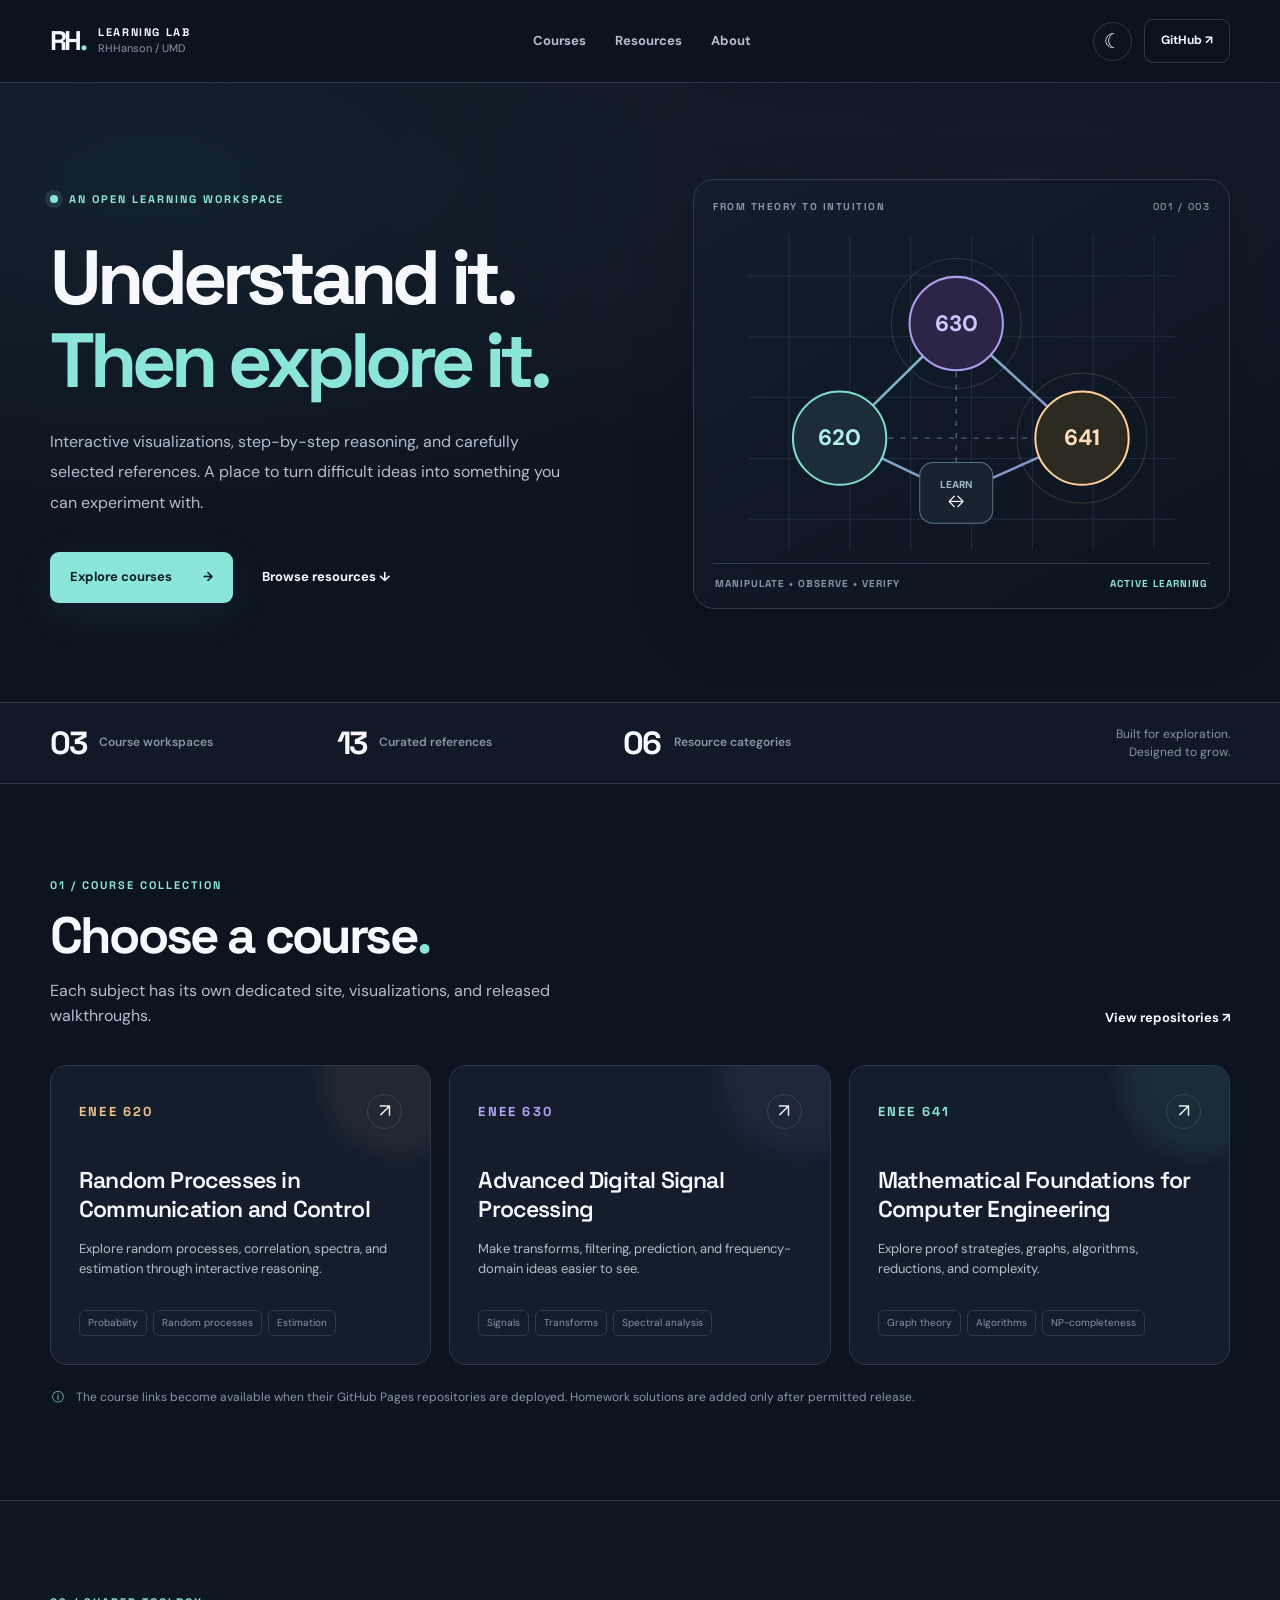
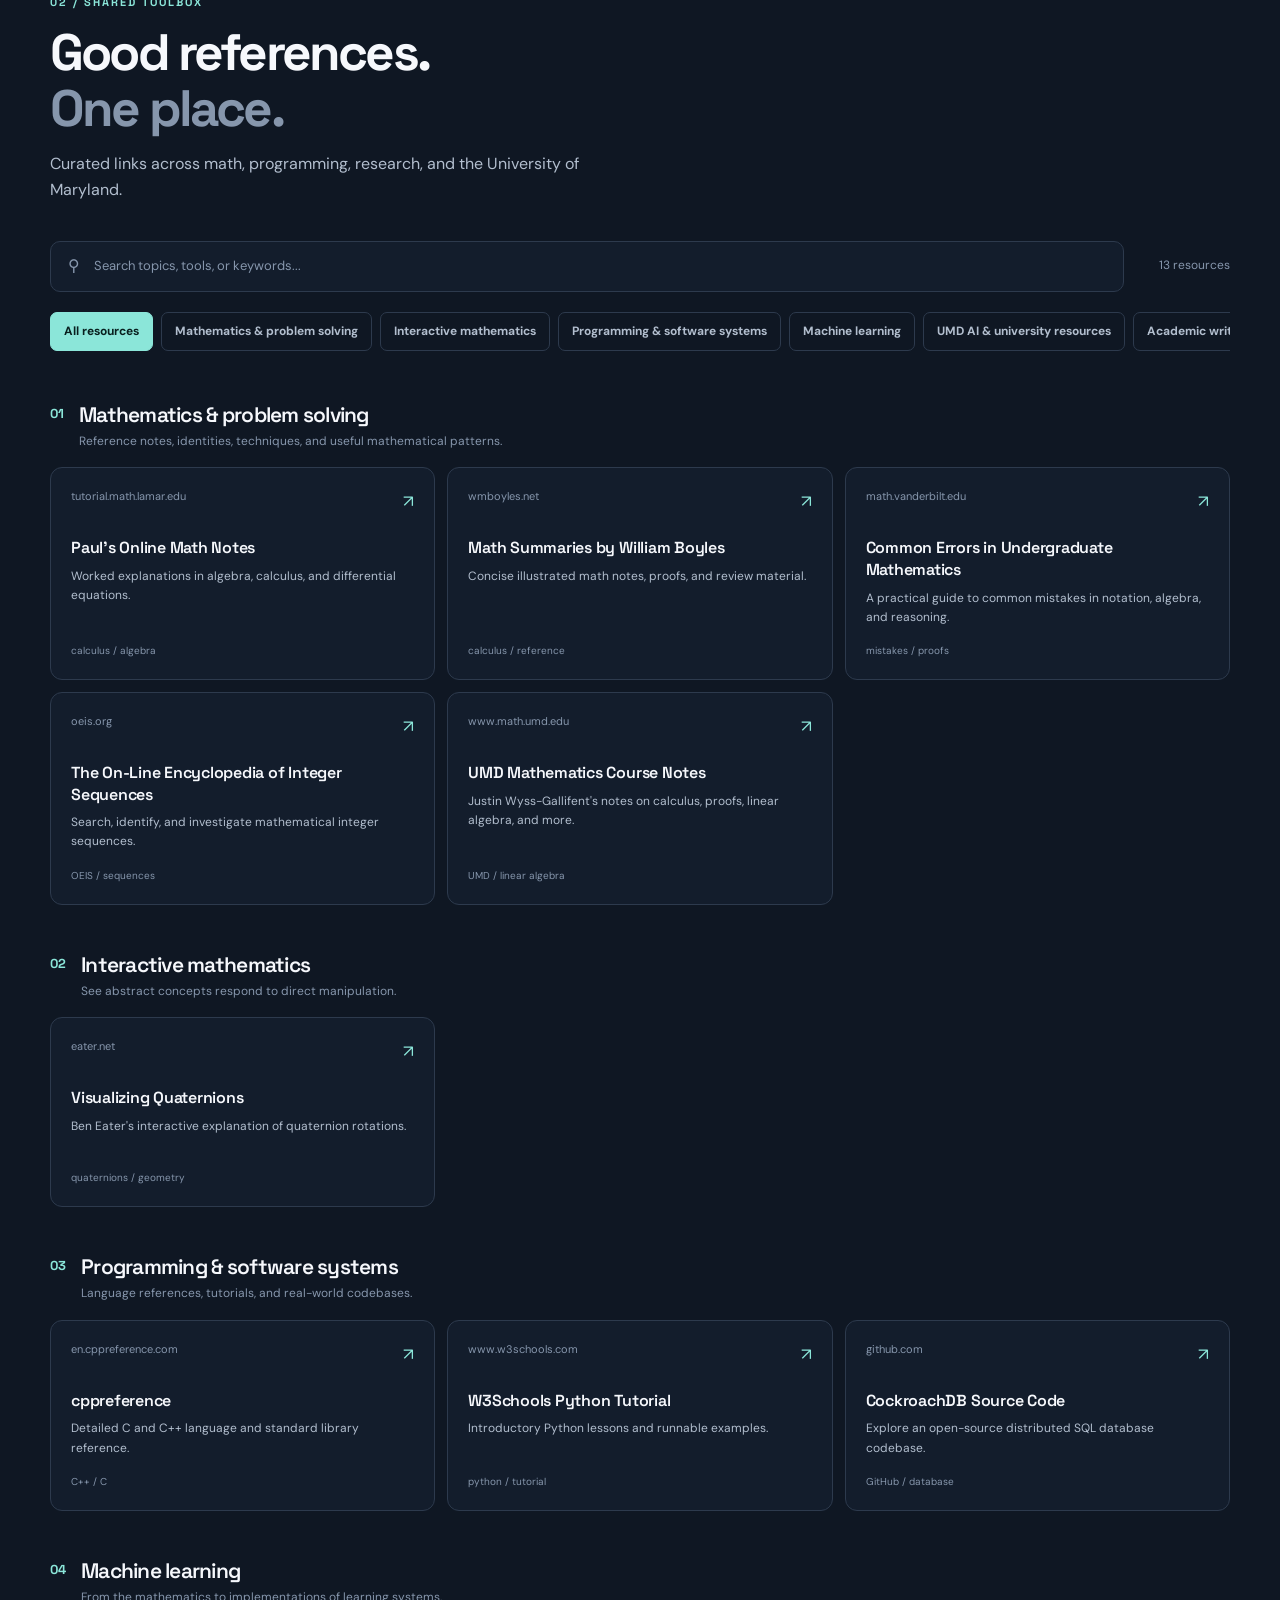
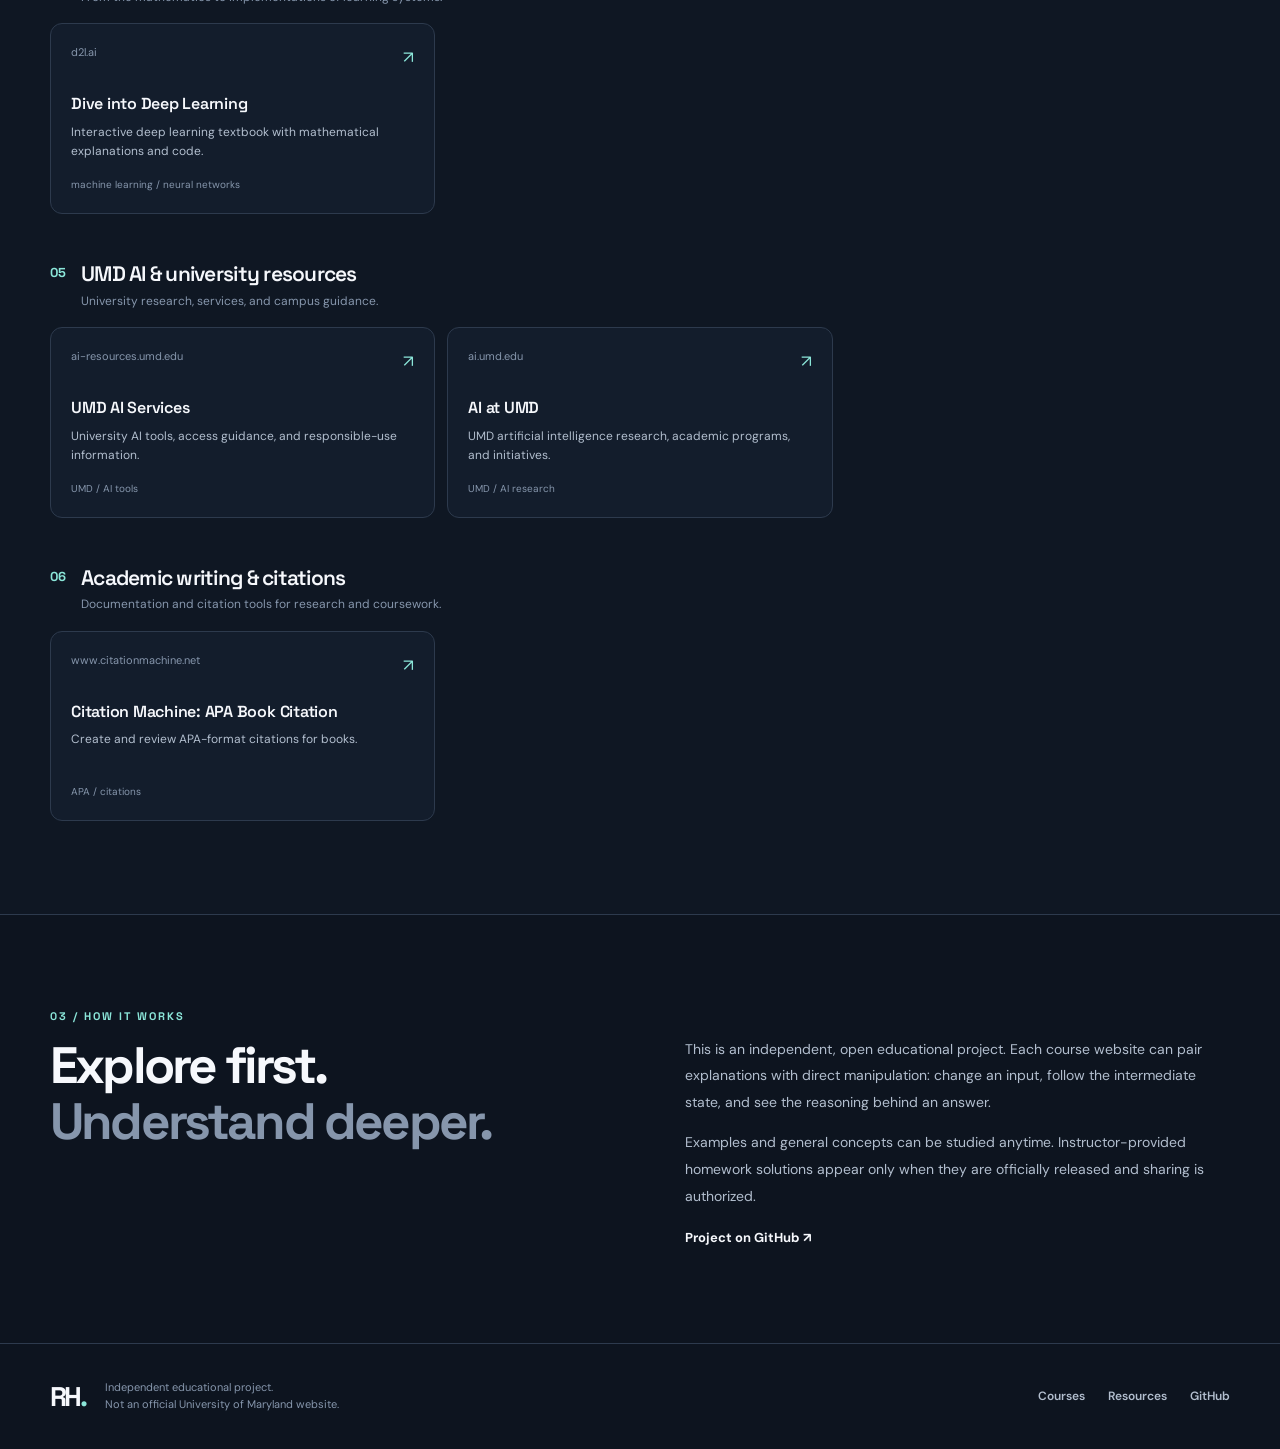
==== site/index.html @ 8000ea2a "Initial project setup" ====
<!doctype html>
<html lang="en" data-theme="dark">
<head>
 <meta charset="utf-8"><meta name="viewport" content="width=device-width, initial-scale=1">
 <title>Learning Lab | RHHanson-UMD</title>
 <meta name="description" content="Interactive course visualizations, math and engineering explanations, and curated academic resources for UMD courses.">
 <link rel="icon" href="./assets/favicon.svg" type="image/svg+xml">
 <link rel="stylesheet" href="./assets/styles.css">
 <script src="./assets/app.js" defer></script>
</head>
<body>
 <a class="skip-link" href="#main">Skip to content</a>
 <header class="site-header"><div class="container nav-row">
   <a class="brand" href="./" aria-label="Learning Lab home"><span class="brand-mark">RH<span>.</span></span><span class="brand-label"><strong>LEARNING LAB</strong><small>RHHanson / UMD</small></span></a>
   <nav class="site-nav" aria-label="Primary"><a href="#courses">Courses</a><a href="#resources">Resources</a><a href="#about">About</a></nav>
   <div class="nav-actions"><button class="theme-button" id="theme-toggle" aria-label="Toggle light and dark theme" title="Toggle theme">&#9790;</button><a class="nav-github" href="https://github.com/RHHanson-UMD" target="_blank" rel="noopener noreferrer">GitHub <span aria-hidden="true">&nearr;</span></a></div>
 </div></header>
 <main id="main">
 <section class="hero"><div class="container hero-grid">
  <div class="hero-copy"><div class="eyebrow"><span class="eyebrow-dot"></span> AN OPEN LEARNING WORKSPACE</div>
   <h1>Understand it.<br><em>Then explore it.</em></h1>
   <p>Interactive visualizations, step-by-step reasoning, and carefully selected references. A place to turn difficult ideas into something you can experiment with.</p>
   <div class="hero-actions"><a class="primary-button" href="#courses">Explore courses <span aria-hidden="true">&rarr;</span></a><a class="text-link" href="#resources">Browse resources <span aria-hidden="true">&darr;</span></a></div>
  </div>
  <div class="hero-art" aria-hidden="true"><div class="art-kicker">FROM THEORY TO INTUITION <span>001 / 003</span></div>
    <svg viewBox="0 0 460 350" role="img" aria-label="Stylized nodes linking mathematics, signal processing, and algorithms">
      <defs><linearGradient id="mLine" x1="0" y1="0" x2="1" y2="1"><stop stop-color="#79ded0"/><stop offset="1" stop-color="#9a91e8"/></linearGradient></defs>
      <g stroke="#27354b" stroke-width="1" opacity=".7"><path d="M20 60H440M20 120H440M20 180H440M20 240H440M20 300H440"/><path d="M60 20V330M120 20V330M180 20V330M240 20V330M300 20V330M360 20V330M420 20V330"/></g>
      <path d="M110 220L225 107L349 220L225 275Z" stroke="url(#mLine)" stroke-width="2.5" fill="none" opacity=".9"/><path d="M110 220L349 220M225 107V275" stroke="url(#mLine)" stroke-width="1.3" stroke-dasharray="5 7" fill="none" opacity=".5"/>
      <circle cx="110" cy="220" r="46" fill="#1c2c3b" stroke="#7dded1" stroke-width="2"/><text x="110" y="227" font-size="22" text-anchor="middle" fill="#b5f0e8" font-weight="700">620</text>
      <circle cx="225" cy="107" r="46" fill="#2b2648" stroke="#ad9cf0" stroke-width="2"/><text x="225" y="114" font-size="22" text-anchor="middle" fill="#d1c5ff" font-weight="700">630</text>
      <circle cx="349" cy="220" r="46" fill="#2d2a21" stroke="#ffd09a" stroke-width="2"/><text x="349" y="227" font-size="22" text-anchor="middle" fill="#ffe0b8" font-weight="700">641</text>
      <rect x="189" y="244" width="72" height="60" rx="13" fill="#182330" stroke="#5c7484"/><text x="225" y="269" text-anchor="middle" font-size="10" fill="#a5b8c8" font-weight="700">LEARN</text><text x="225" y="288" text-anchor="middle" font-size="16" fill="#ffffff">&harr;</text>
      <circle cx="225" cy="107" r="64" fill="none" stroke="#b09ffc" opacity=".18" stroke-width="1"/><circle cx="349" cy="220" r="64" fill="none" stroke="#fbc78e" opacity=".18" stroke-width="1"/>
    </svg>
    <div class="art-footer"><span>MANIPULATE &bull; OBSERVE &bull; VERIFY</span><span class="live-mark">ACTIVE LEARNING</span></div>
  </div>
 </div></section>
 <section class="metrics"><div class="container metric-row"><div><strong>03</strong><span>Course workspaces</span></div><div><strong>13</strong><span>Curated references</span></div><div><strong>06</strong><span>Resource categories</span></div><div class="metrics-aside">Built for exploration.<br>Designed to grow.</div></div></section>
 <section class="section courses-section" id="courses"><div class="container">
   <div class="section-head"><div><div class="section-label">01 / COURSE COLLECTION</div><h2>Choose a course<span class="period">.</span></h2><p>Each subject has its own dedicated site, visualizations, and released walkthroughs.</p></div><a class="small-link" href="https://github.com/RHHanson-UMD" target="_blank" rel="noopener noreferrer">View repositories &nearr;</a></div>
   <div class="courses-grid"><!-- COURSES_BEGIN -->
<a class="course-card amber" href="https://rhhanson-umd.github.io/ENEE-620/" aria-label="Open ENEE-620 site"><div class="course-card-top"><span class="course-number">ENEE 620</span><span class="course-arrow" aria-hidden="true">&nearr;</span></div><h3>Random Processes in Communication and Control</h3><p>Explore random processes, correlation, spectra, and estimation through interactive reasoning.</p><div class="course-tags"><span class="course-tag">Probability</span><span class="course-tag">Random processes</span><span class="course-tag">Estimation</span></div></a>
<a class="course-card violet" href="https://rhhanson-umd.github.io/ENEE-630/" aria-label="Open ENEE-630 site"><div class="course-card-top"><span class="course-number">ENEE 630</span><span class="course-arrow" aria-hidden="true">&nearr;</span></div><h3>Advanced Digital Signal Processing</h3><p>Make transforms, filtering, prediction, and frequency-domain ideas easier to see.</p><div class="course-tags"><span class="course-tag">Signals</span><span class="course-tag">Transforms</span><span class="course-tag">Spectral analysis</span></div></a>
<a class="course-card mint" href="https://rhhanson-umd.github.io/ENEE-641/" aria-label="Open ENEE-641 site"><div class="course-card-top"><span class="course-number">ENEE 641</span><span class="course-arrow" aria-hidden="true">&nearr;</span></div><h3>Mathematical Foundations for Computer Engineering</h3><p>Explore proof strategies, graphs, algorithms, reductions, and complexity.</p><div class="course-tags"><span class="course-tag">Graph theory</span><span class="course-tag">Algorithms</span><span class="course-tag">NP-completeness</span></div></a>
<!-- COURSES_END --></div>
   <div class="note-row"><span aria-hidden="true">&#9432;</span> The course links become available when their GitHub Pages repositories are deployed. Homework solutions are added only after permitted release.</div>
 </div></section>
 <section class="section resources-section" id="resources"><div class="container">
   <div class="section-head"><div><div class="section-label">02 / SHARED TOOLBOX</div><h2>Good references.<br><span class="muted-heading">One place.</span></h2><p>Curated links across math, programming, research, and the University of Maryland.</p></div></div>
   <div class="resource-toolbar"><label class="search-box"><span aria-hidden="true">&#9906;</span><span class="sr-only">Search resources</span><input type="search" id="resource-search" placeholder="Search topics, tools, or keywords..." autocomplete="off"></label><div class="resource-counter" id="resource-counter" aria-live="polite">13 resources</div></div>
   <div class="filter-row" role="group" aria-label="Filter by resource category"><!-- FILTERS_BEGIN -->
<button class="filter-chip is-active" data-filter="all" aria-pressed="true">All resources</button><button class="filter-chip" data-filter="mathematics" aria-pressed="false">Mathematics &amp; problem solving</button>
<button class="filter-chip" data-filter="visualization" aria-pressed="false">Interactive mathematics</button>
<button class="filter-chip" data-filter="programming" aria-pressed="false">Programming &amp; software systems</button>
<button class="filter-chip" data-filter="machine-learning" aria-pressed="false">Machine learning</button>
<button class="filter-chip" data-filter="umd" aria-pressed="false">UMD AI &amp; university resources</button>
<button class="filter-chip" data-filter="writing" aria-pressed="false">Academic writing &amp; citations</button>
<!-- FILTERS_END --></div>
   <div class="resource-list" id="resource-list"><!-- RESOURCES_BEGIN -->
<section class="resource-group" data-category-group="mathematics" aria-labelledby="heading-mathematics"><div class="resource-group-head"><span class="group-number">01</span><div><h3 id="heading-mathematics">Mathematics &amp; problem solving</h3><p>Reference notes, identities, techniques, and useful mathematical patterns.</p></div></div><div class="resource-grid"><a class="resource-card" href="https://tutorial.math.lamar.edu/" target="_blank" rel="noopener noreferrer" data-category="mathematics" data-search="paul&#x27;s online math notes worked explanations in algebra, calculus, and differential equations. calculus algebra differential equations"><span class="resource-meta">tutorial.math.lamar.edu <span aria-hidden="true">&nearr;</span></span><strong>Paul&#x27;s Online Math Notes</strong><span class="resource-description">Worked explanations in algebra, calculus, and differential equations.</span><span class="tagline">calculus / algebra</span></a>
<a class="resource-card" href="https://wmboyles.net/projects/mathsummaries" target="_blank" rel="noopener noreferrer" data-category="mathematics" data-search="math summaries by william boyles concise illustrated math notes, proofs, and review material. calculus reference study notes"><span class="resource-meta">wmboyles.net <span aria-hidden="true">&nearr;</span></span><strong>Math Summaries by William Boyles</strong><span class="resource-description">Concise illustrated math notes, proofs, and review material.</span><span class="tagline">calculus / reference</span></a>
<a class="resource-card" href="https://math.vanderbilt.edu/schectex/commerrs/" target="_blank" rel="noopener noreferrer" data-category="mathematics" data-search="common errors in undergraduate mathematics a practical guide to common mistakes in notation, algebra, and reasoning. mistakes proofs notation"><span class="resource-meta">math.vanderbilt.edu <span aria-hidden="true">&nearr;</span></span><strong>Common Errors in Undergraduate Mathematics</strong><span class="resource-description">A practical guide to common mistakes in notation, algebra, and reasoning.</span><span class="tagline">mistakes / proofs</span></a>
<a class="resource-card" href="https://oeis.org/wiki/Main_Page" target="_blank" rel="noopener noreferrer" data-category="mathematics" data-search="the on-line encyclopedia of integer sequences search, identify, and investigate mathematical integer sequences. oeis sequences combinatorics"><span class="resource-meta">oeis.org <span aria-hidden="true">&nearr;</span></span><strong>The On-Line Encyclopedia of Integer Sequences</strong><span class="resource-description">Search, identify, and investigate mathematical integer sequences.</span><span class="tagline">OEIS / sequences</span></a>
<a class="resource-card" href="https://www.math.umd.edu/~immortal/" target="_blank" rel="noopener noreferrer" data-category="mathematics" data-search="umd mathematics course notes justin wyss-gallifent&#x27;s notes on calculus, proofs, linear algebra, and more. umd linear algebra proofs calculus"><span class="resource-meta">www.math.umd.edu <span aria-hidden="true">&nearr;</span></span><strong>UMD Mathematics Course Notes</strong><span class="resource-description">Justin Wyss-Gallifent&#x27;s notes on calculus, proofs, linear algebra, and more.</span><span class="tagline">UMD / linear algebra</span></a></div></section>
<section class="resource-group" data-category-group="visualization" aria-labelledby="heading-visualization"><div class="resource-group-head"><span class="group-number">02</span><div><h3 id="heading-visualization">Interactive mathematics</h3><p>See abstract concepts respond to direct manipulation.</p></div></div><div class="resource-grid"><a class="resource-card" href="https://eater.net/quaternions" target="_blank" rel="noopener noreferrer" data-category="visualization" data-search="visualizing quaternions ben eater&#x27;s interactive explanation of quaternion rotations. quaternions geometry rotations interactive"><span class="resource-meta">eater.net <span aria-hidden="true">&nearr;</span></span><strong>Visualizing Quaternions</strong><span class="resource-description">Ben Eater&#x27;s interactive explanation of quaternion rotations.</span><span class="tagline">quaternions / geometry</span></a></div></section>
<section class="resource-group" data-category-group="programming" aria-labelledby="heading-programming"><div class="resource-group-head"><span class="group-number">03</span><div><h3 id="heading-programming">Programming &amp; software systems</h3><p>Language references, tutorials, and real-world codebases.</p></div></div><div class="resource-grid"><a class="resource-card" href="https://en.cppreference.com/" target="_blank" rel="noopener noreferrer" data-category="programming" data-search="cppreference detailed c and c++ language and standard library reference. c++ c reference"><span class="resource-meta">en.cppreference.com <span aria-hidden="true">&nearr;</span></span><strong>cppreference</strong><span class="resource-description">Detailed C and C++ language and standard library reference.</span><span class="tagline">C++ / C</span></a>
<a class="resource-card" href="https://www.w3schools.com/python/" target="_blank" rel="noopener noreferrer" data-category="programming" data-search="w3schools python tutorial introductory python lessons and runnable examples. python tutorial programming"><span class="resource-meta">www.w3schools.com <span aria-hidden="true">&nearr;</span></span><strong>W3Schools Python Tutorial</strong><span class="resource-description">Introductory Python lessons and runnable examples.</span><span class="tagline">python / tutorial</span></a>
<a class="resource-card" href="https://github.com/cockroachdb/cockroach" target="_blank" rel="noopener noreferrer" data-category="programming" data-search="cockroachdb source code explore an open-source distributed sql database codebase. github database distributed systems go"><span class="resource-meta">github.com <span aria-hidden="true">&nearr;</span></span><strong>CockroachDB Source Code</strong><span class="resource-description">Explore an open-source distributed SQL database codebase.</span><span class="tagline">GitHub / database</span></a></div></section>
<section class="resource-group" data-category-group="machine-learning" aria-labelledby="heading-machine-learning"><div class="resource-group-head"><span class="group-number">04</span><div><h3 id="heading-machine-learning">Machine learning</h3><p>From the mathematics to implementations of learning systems.</p></div></div><div class="resource-grid"><a class="resource-card" href="https://d2l.ai/" target="_blank" rel="noopener noreferrer" data-category="machine-learning" data-search="dive into deep learning interactive deep learning textbook with mathematical explanations and code. machine learning neural networks pytorch"><span class="resource-meta">d2l.ai <span aria-hidden="true">&nearr;</span></span><strong>Dive into Deep Learning</strong><span class="resource-description">Interactive deep learning textbook with mathematical explanations and code.</span><span class="tagline">machine learning / neural networks</span></a></div></section>
<section class="resource-group" data-category-group="umd" aria-labelledby="heading-umd"><div class="resource-group-head"><span class="group-number">05</span><div><h3 id="heading-umd">UMD AI &amp; university resources</h3><p>University research, services, and campus guidance.</p></div></div><div class="resource-grid"><a class="resource-card" href="https://ai-resources.umd.edu/services.html" target="_blank" rel="noopener noreferrer" data-category="umd" data-search="umd ai services university ai tools, access guidance, and responsible-use information. umd ai tools university services"><span class="resource-meta">ai-resources.umd.edu <span aria-hidden="true">&nearr;</span></span><strong>UMD AI Services</strong><span class="resource-description">University AI tools, access guidance, and responsible-use information.</span><span class="tagline">UMD / AI tools</span></a>
<a class="resource-card" href="https://ai.umd.edu/" target="_blank" rel="noopener noreferrer" data-category="umd" data-search="ai at umd umd artificial intelligence research, academic programs, and initiatives. umd ai research academics"><span class="resource-meta">ai.umd.edu <span aria-hidden="true">&nearr;</span></span><strong>AI at UMD</strong><span class="resource-description">UMD artificial intelligence research, academic programs, and initiatives.</span><span class="tagline">UMD / AI research</span></a></div></section>
<section class="resource-group" data-category-group="writing" aria-labelledby="heading-writing"><div class="resource-group-head"><span class="group-number">06</span><div><h3 id="heading-writing">Academic writing &amp; citations</h3><p>Documentation and citation tools for research and coursework.</p></div></div><div class="resource-grid"><a class="resource-card" href="https://www.citationmachine.net/apa/cite-a-book" target="_blank" rel="noopener noreferrer" data-category="writing" data-search="citation machine: apa book citation create and review apa-format citations for books. apa citations writing references"><span class="resource-meta">www.citationmachine.net <span aria-hidden="true">&nearr;</span></span><strong>Citation Machine: APA Book Citation</strong><span class="resource-description">Create and review APA-format citations for books.</span><span class="tagline">APA / citations</span></a></div></section>
<!-- RESOURCES_END --></div>
   <p id="empty-resources" class="empty-state" hidden>No matching resources. Try a different keyword or category.</p>
 </div></section>
 <section class="section about-section" id="about"><div class="container about-grid"><div><div class="section-label">03 / HOW IT WORKS</div><h2>Explore first.<br><span class="muted-heading">Understand deeper.</span></h2></div><div class="about-text"><p>This is an independent, open educational project. Each course website can pair explanations with direct manipulation: change an input, follow the intermediate state, and see the reasoning behind an answer.</p><p>Examples and general concepts can be studied anytime. Instructor-provided homework solutions appear only when they are officially released and sharing is authorized.</p><a class="small-link" href="https://github.com/RHHanson-UMD" target="_blank" rel="noopener noreferrer">Project on GitHub &nearr;</a></div></div></section>
 </main>
 <footer><div class="container footer-row"><div class="footer-brand"><span class="brand-mark">RH<span>.</span></span><span>Independent educational project.<br>Not an official University of Maryland website.</span></div><div class="footer-links"><a href="#courses">Courses</a><a href="#resources">Resources</a><a href="https://github.com/RHHanson-UMD" target="_blank" rel="noopener noreferrer">GitHub</a></div></div></footer>
</body></html>
---- site/assets/styles.css ----
@import url('https://fonts.googleapis.com/css2?family=DM+Sans:wght@400;500;600;700&family=Space+Grotesk:wght@400;500;600;700&display=swap');
:root {color-scheme:dark;--bg:#0d141f;--surface:#131d2c;--surface2:#192537;--ink:#f6f8fc;--muted:#b2bece;--faint:#8696ac;--line:#2d3a4d;--mint:#8be6d9;--warm:#f2c18c;--violet:#b6a5fa;--cardshadow:0 20px 65px rgba(0,0,0,.15)}
[data-theme="light"] {color-scheme:light;--bg:#f7f9fd;--surface:#ffffff;--surface2:#edf2f8;--ink:#142132;--muted:#4d5e73;--faint:#64778c;--line:#dbe3ed;--mint:#13695d;--warm:#a05b16;--violet:#6453a4;--cardshadow:0 15px 55px rgba(32,53,75,.07)}
*,*::before,*::after{box-sizing:border-box}html{scroll-behavior:smooth;scroll-padding-top:92px}body{margin:0;background:var(--bg);color:var(--ink);font:16px/1.6 'DM Sans',system-ui,-apple-system,'Segoe UI',sans-serif}a{color:inherit;text-decoration:none}button,input{font:inherit}button{cursor:pointer}a:focus-visible,button:focus-visible,input:focus-visible{outline:3px solid var(--mint);outline-offset:3px}[hidden]{display:none!important}.container{width:min(1180px,calc(100% - 54px));margin:auto}.sr-only{position:absolute;clip:rect(0,0,0,0);width:1px;height:1px;overflow:hidden;white-space:nowrap}.skip-link{position:absolute;z-index:100;top:-80px;left:12px;background:var(--mint);color:#071316;padding:10px 16px;border-radius:8px}.skip-link:focus{top:12px}
.site-header{position:sticky;top:0;z-index:50;background:color-mix(in srgb,var(--bg) 91%,transparent);border-bottom:1px solid var(--line);backdrop-filter:blur(18px)}.nav-row{height:82px;display:flex;align-items:center;gap:42px}.brand{display:flex;align-items:center;gap:13px;white-space:nowrap}.brand-mark{display:inline-flex;align-items:center;letter-spacing:-.1em;font:700 27px/1 'Space Grotesk',sans-serif}.brand-mark span{color:var(--mint)}.brand-label{display:flex;flex-direction:column;line-height:1.15;gap:4px}.brand-label strong{font:700 11px/1 'Space Grotesk';letter-spacing:.15em}.brand-label small{font-size:11px;color:var(--faint)}.site-nav{display:flex;gap:29px;margin:auto}.site-nav a{font-size:13px;font-weight:700;color:var(--muted)}.site-nav a:hover,.footer-links a:hover{color:var(--mint)}.nav-actions{display:flex;align-items:center;gap:12px}.theme-button{display:grid;place-items:center;background:transparent;border:1px solid var(--line);border-radius:50%;color:var(--ink);width:39px;height:39px;font-size:20px}.nav-github{font-size:12px;font-weight:700;padding:11px 16px;border:1px solid var(--line);border-radius:9px}.nav-github:hover{border-color:var(--mint)}
.hero{position:relative;overflow:hidden;background:radial-gradient(ellipse at 12% 15%,rgba(63,134,146,.12),transparent 48%),radial-gradient(ellipse at 80% 18%,rgba(124,103,169,.08),transparent 45%)}.hero-grid{display:grid;grid-template-columns:1.04fr .96fr;align-items:center;gap:62px;padding:96px 0 93px}.eyebrow,.section-label{letter-spacing:.18em;font:700 11px/1.5 'Space Grotesk',sans-serif;color:var(--mint)}.eyebrow{display:inline-flex;align-items:center;gap:11px}.eyebrow-dot{width:8px;height:8px;background:var(--mint);border-radius:50%;box-shadow:0 0 0 5px color-mix(in srgb,var(--mint) 13%,transparent)}h1,h2,h3,p{margin-top:0}.hero h1{font:700 clamp(49px,6vw,80px)/1.08 'Space Grotesk',sans-serif;letter-spacing:-.064em;margin:25px 0}.hero h1 em{font-style:normal;color:var(--mint)}.hero-copy>p{max-width:520px;font-size:16px;line-height:1.9;color:var(--muted)}.hero-actions{display:flex;align-items:center;gap:29px;margin-top:34px}.primary-button{background:var(--mint);color:#101d26;border:1px solid transparent;font-weight:700;font-size:13px;padding:14px 19px;border-radius:9px;display:inline-flex;gap:31px;align-items:center;box-shadow:0 10px 40px rgba(65,183,178,.1)}.primary-button:hover{transform:translateY(-1px);filter:brightness(1.07)}[data-theme="light"] .primary-button{color:white;background:#13695d}.text-link,.small-link{font-weight:700;font-size:13px;color:var(--ink)}.text-link:hover,.small-link:hover{color:var(--mint)}.hero-art{background:linear-gradient(150deg,var(--surface),var(--bg));border:1px solid var(--line);border-radius:21px;box-shadow:var(--cardshadow);padding:20px 19px 10px;overflow:hidden}.art-kicker,.art-footer{display:flex;justify-content:space-between;align-items:center;gap:12px;font:700 10px/1.3 'Space Grotesk',sans-serif;letter-spacing:.15em;color:var(--faint)}.art-kicker span{font-weight:500}.hero-art svg{display:block;width:100%;height:auto;margin:2px auto -7px;max-height:355px}.art-footer{border-top:1px solid var(--line);padding:13px 2px 8px;letter-spacing:.1em}.live-mark{color:var(--mint)}
.metrics{border-top:1px solid var(--line);border-bottom:1px solid var(--line);background:color-mix(in srgb,var(--surface) 60%,var(--bg))}.metric-row{display:grid;grid-template-columns:repeat(3,1fr) 1.2fr;align-items:center;padding:22px 0;gap:20px}.metric-row>div:not(:last-child){display:flex;align-items:center;gap:13px}.metric-row strong{font:700 32px/1 'Space Grotesk';letter-spacing:-.06em}.metric-row span{font-size:12px;color:var(--faint);font-weight:600}.metrics-aside{color:var(--faint);font-size:12px;line-height:1.5;text-align:right}
.section{padding:93px 0}.section-head{display:flex;justify-content:space-between;align-items:end;gap:20px;margin-bottom:36px}.section h2{font:700 clamp(34px,4vw,55px)/1.1 'Space Grotesk';letter-spacing:-.055em;margin:14px 0}.period{color:var(--mint)}.section-head p{color:var(--muted);margin-bottom:0;max-width:540px}.small-link{white-space:nowrap}.courses-grid{display:grid;grid-template-columns:repeat(3,1fr);gap:18px}.course-card{display:flex;flex-direction:column;min-height:300px;padding:28px;border-radius:17px;background:var(--surface);border:1px solid var(--line);transition:border-color .2s,transform .2s,box-shadow .2s;position:relative;overflow:hidden}.course-card:before{content:'';position:absolute;top:-70px;right:-50px;width:160px;height:160px;border-radius:50%;background:var(--tone);opacity:.07;filter:blur(12px);pointer-events:none}.course-card:hover{transform:translateY(-4px);border-color:var(--tone);box-shadow:var(--cardshadow)}.course-card.amber{--tone:var(--warm)}.course-card.violet{--tone:var(--violet)}.course-card.mint{--tone:var(--mint)}.course-card-top{display:flex;justify-content:space-between;align-items:center;margin-bottom:37px}.course-number{font:700 13px/1 'Space Grotesk';color:var(--tone);letter-spacing:.17em}.course-arrow{width:35px;height:35px;border-radius:50%;border:1px solid var(--line);display:grid;place-items:center;font-size:19px}.course-card h3{font:600 23px/1.25 'Space Grotesk';letter-spacing:-.035em;margin:0 0 15px}.course-card p{font-size:13px;color:var(--muted);margin:0 0 20px}.course-tags{display:flex;gap:6px;flex-wrap:wrap;margin-top:auto}.course-tag{font-size:10px;padding:4px 8px;border:1px solid var(--line);border-radius:6px;color:var(--faint)}.note-row{display:flex;gap:12px;align-items:baseline;font-size:12px;color:var(--faint);padding:23px 2px 0}.note-row span{color:var(--mint)}
.resources-section{border-top:1px solid var(--line);background:color-mix(in srgb,var(--surface) 29%,var(--bg))}.muted-heading{color:var(--faint)}.resource-toolbar{display:flex;align-items:center;gap:18px;margin:38px 0 18px}.search-box{height:51px;flex:1;display:flex;gap:12px;align-items:center;padding:0 17px;border:1px solid var(--line);border-radius:10px;background:var(--surface);color:var(--faint)}.search-box:focus-within{border-color:var(--mint)}.search-box input{width:100%;background:transparent;color:var(--ink);border:0;outline:0;font-size:13px}.search-box input::placeholder{color:var(--faint)}.resource-counter{font-size:12px;min-width:88px;text-align:right;color:var(--faint)}.filter-row{display:flex;gap:8px;overflow-x:auto;white-space:nowrap;padding:2px 0 18px;scrollbar-width:thin}.filter-chip{border:1px solid var(--line);background:transparent;color:var(--muted);padding:9px 13px;border-radius:7px;font-size:12px;font-weight:700}.filter-chip:hover{border-color:var(--mint)}.filter-chip.is-active{background:var(--mint);color:#09201f;border-color:var(--mint)}[data-theme="light"] .filter-chip.is-active{color:white}.resource-list{display:grid;gap:32px;margin-top:18px}.resource-group{padding-top:14px}.resource-group-head{display:flex;align-items:start;gap:15px;margin-bottom:16px}.group-number{font:700 13px 'Space Grotesk';color:var(--mint);margin-top:4px}.resource-group h3{font:600 21px/1.3 'Space Grotesk';letter-spacing:-.035em;margin-bottom:4px}.resource-group-head p{font-size:12px;color:var(--faint);margin:0}.resource-grid{display:grid;grid-template-columns:repeat(3,1fr);gap:12px}.resource-card{display:flex;flex-direction:column;min-height:190px;padding:20px;border:1px solid var(--line);border-radius:12px;background:var(--surface);transition:border-color .2s,background .2s}.resource-card:hover{border-color:var(--mint);background:var(--surface2)}.resource-meta{display:flex;justify-content:space-between;color:var(--faint);font-size:11px;margin-bottom:22px}.resource-meta span{font-size:17px;color:var(--mint)}.resource-card strong{font:600 16px/1.35 'Space Grotesk';letter-spacing:-.015em}.resource-description{font-size:12px;line-height:1.6;color:var(--muted);margin:8px 0 16px}.tagline{font-size:10px;color:var(--faint);margin-top:auto}.empty-state{padding:45px 20px;border:1px dashed var(--line);border-radius:12px;text-align:center;color:var(--muted)}
.about-section{border-top:1px solid var(--line)}.about-grid{display:grid;grid-template-columns:1fr 1fr;gap:90px}.about-text{padding-top:28px}.about-text p{color:var(--muted);font-size:14px;line-height:1.9}.about-text .small-link{display:inline-block;margin-top:5px}footer{border-top:1px solid var(--line);padding:35px 0}.footer-row{display:flex;justify-content:space-between;align-items:center;gap:20px}.footer-brand{display:flex;align-items:center;gap:20px}.footer-brand>span:last-child{font-size:11px;color:var(--faint)}.footer-links{display:flex;gap:23px;font-size:12px;font-weight:600;color:var(--muted)}
@media(max-width:960px){.hero-grid{grid-template-columns:1fr 1fr;gap:25px}.hero h1{font-size:57px}.courses-grid{gap:12px}.course-card{padding:21px}.course-card h3{font-size:20px}.resource-grid{grid-template-columns:repeat(2,1fr)}.metric-row{grid-template-columns:repeat(3,1fr)}.metrics-aside{display:none}}
@media(max-width:700px){.container{width:min(100% - 32px,1180px)}.nav-row{height:72px;gap:12px}.brand-label{display:none}.site-nav{gap:15px;margin-left:auto}.site-nav a{font-size:12px}.nav-actions{gap:6px}.nav-github{display:none}.hero-grid{grid-template-columns:1fr;padding:63px 0 56px;gap:28px}.hero h1{font-size:clamp(44px,10vw,67px)}.hero-art{max-width:470px}.metric-row{grid-template-columns:repeat(3,1fr);gap:6px;padding:19px 0}.metric-row>div:not(:last-child){display:block}.metric-row strong{display:block;font-size:27px}.metric-row span{font-size:10px}.section{padding:65px 0}.section-head{display:block}.section-head .small-link{display:inline-block;margin-top:18px}.courses-grid{grid-template-columns:1fr}.course-card{min-height:225px}.course-card-top{margin-bottom:18px}.resource-grid{grid-template-columns:1fr}.resource-card{min-height:162px}.resource-meta{margin-bottom:14px}.about-grid{grid-template-columns:1fr;gap:0}.about-text{padding-top:10px}.footer-row{align-items:start;flex-direction:column}.resource-counter{min-width:68px}.search-box{padding:0 10px}.resource-toolbar{gap:8px}}
@media(prefers-reduced-motion:reduce){html{scroll-behavior:auto}*,*::before,*::after{transition:none!important;animation:none!important}}
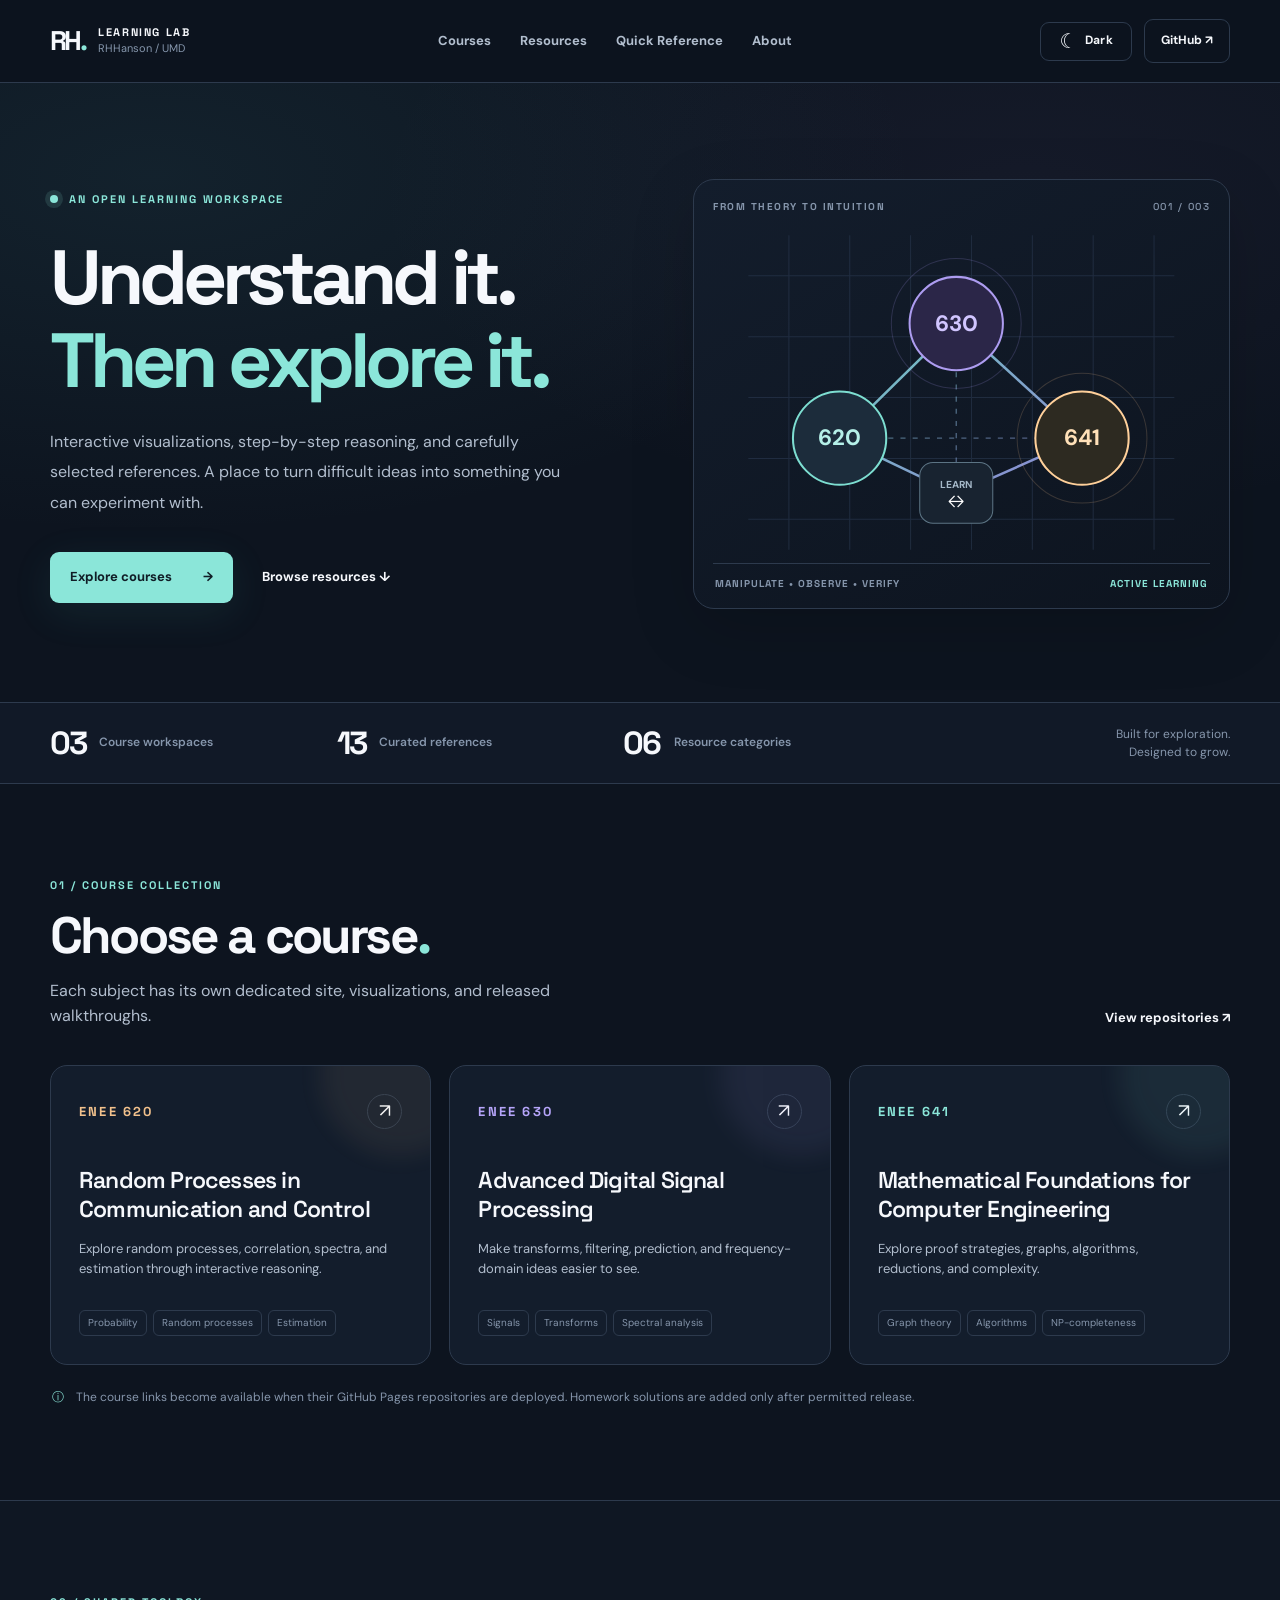
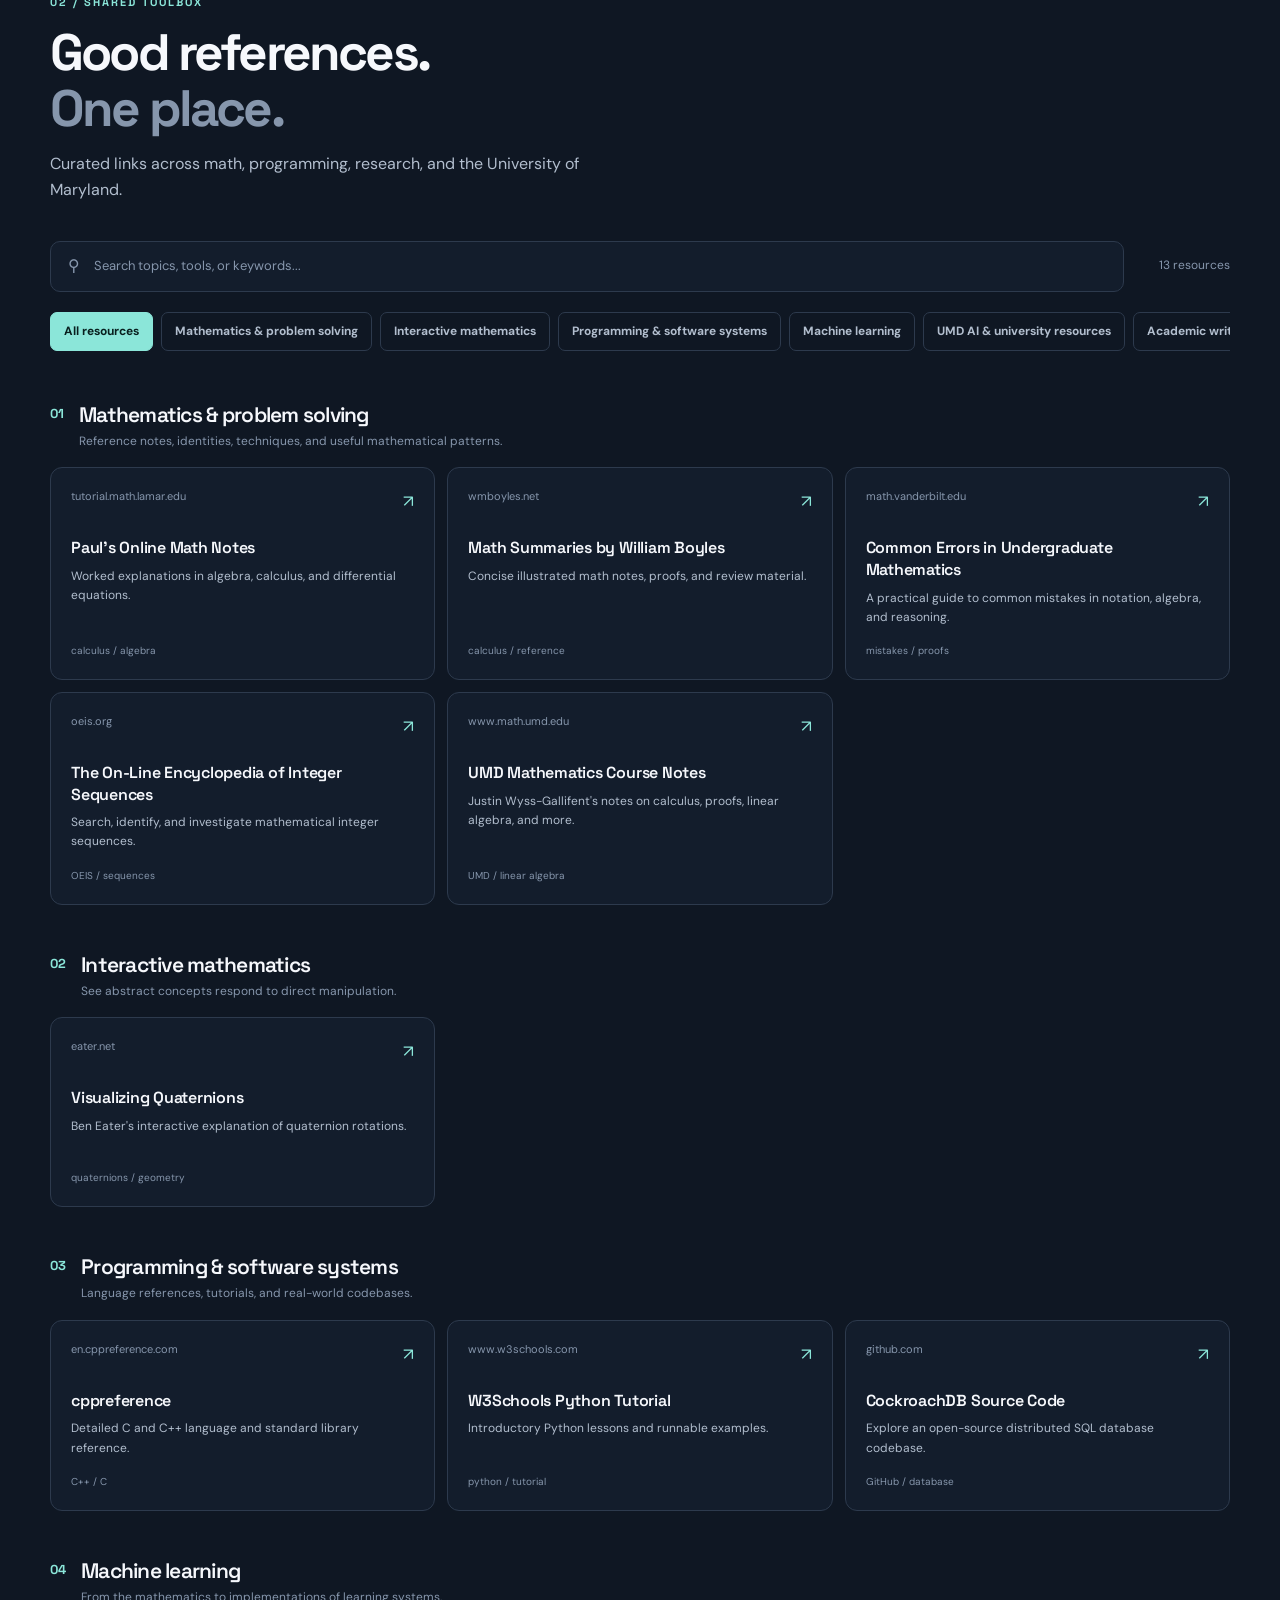
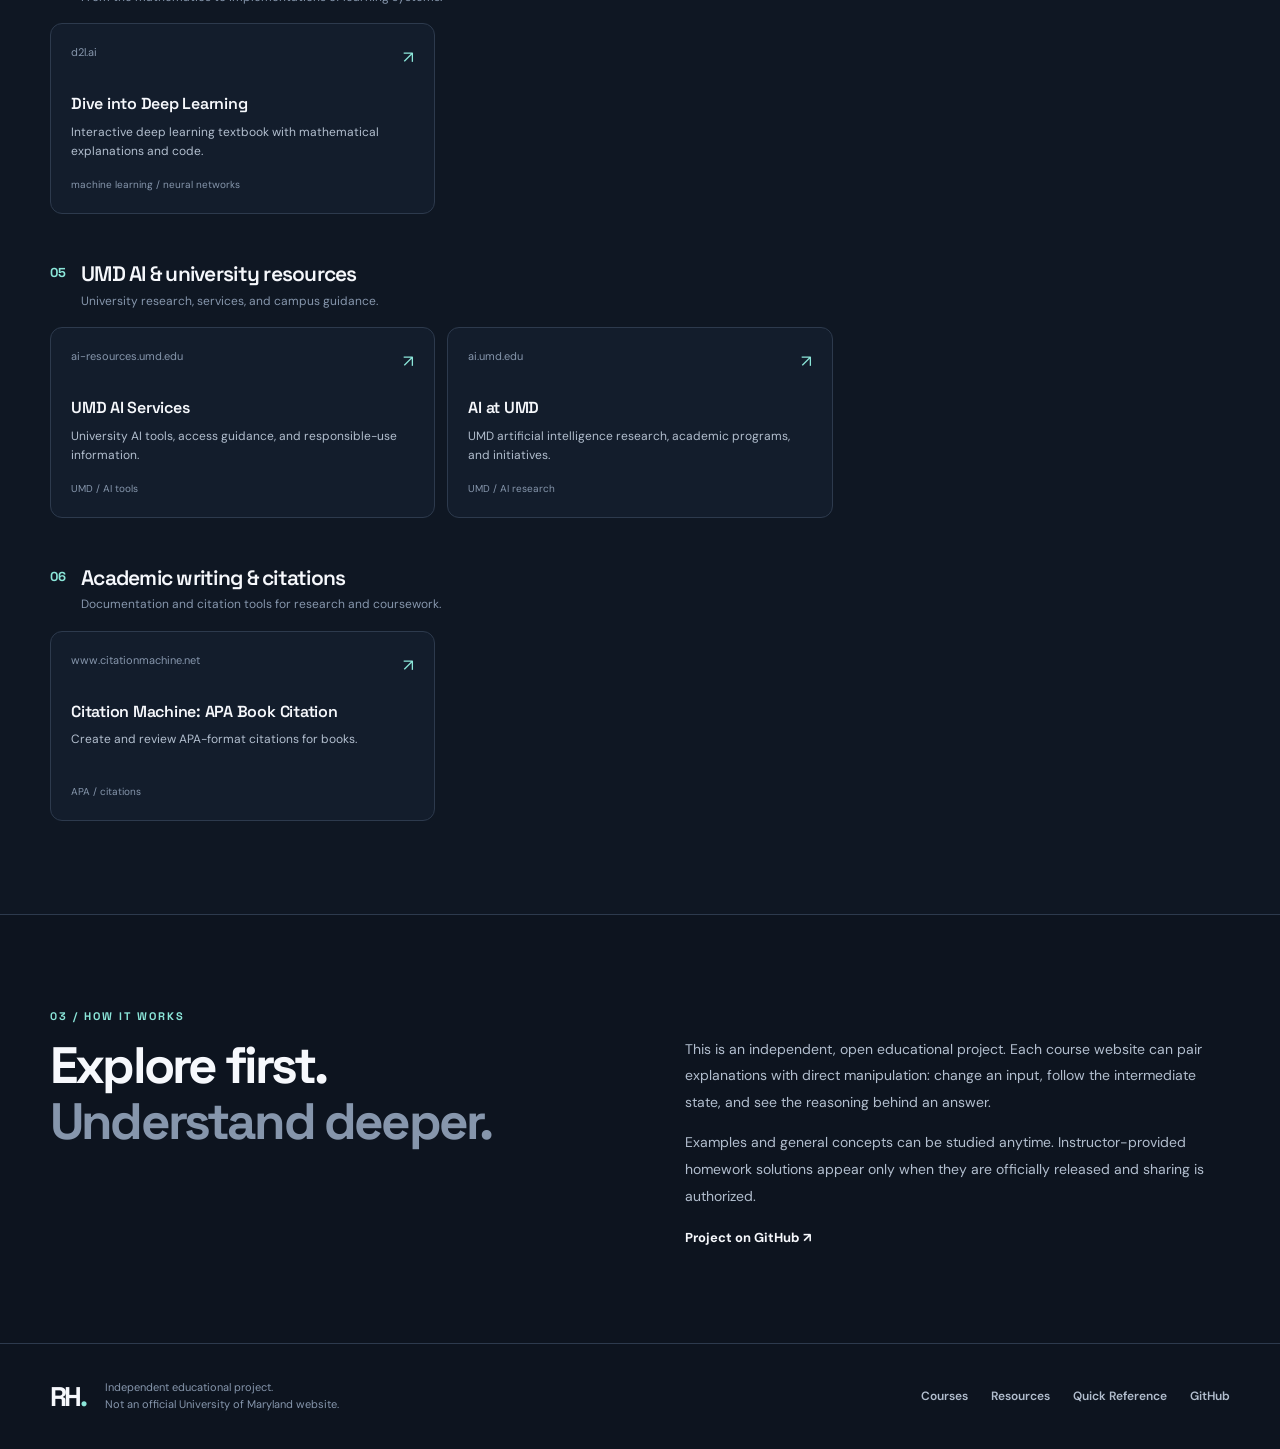
==== commit c60978ae: "Link quick reference from homepage navigation and footer" ====
--- a/site/index.html
+++ b/site/index.html
@@ -12,8 +12,8 @@
  <a class="skip-link" href="#main">Skip to content</a>
  <header class="site-header"><div class="container nav-row">
    <a class="brand" href="./" aria-label="Learning Lab home"><span class="brand-mark">RH<span>.</span></span><span class="brand-label"><strong>LEARNING LAB</strong><small>RHHanson / UMD</small></span></a>
-   <nav class="site-nav" aria-label="Primary"><a href="#courses">Courses</a><a href="#resources">Resources</a><a href="#about">About</a></nav>
-   <div class="nav-actions"><button class="theme-button" id="theme-toggle" aria-label="Toggle light and dark theme" title="Toggle theme">&#9790;</button><a class="nav-github" href="https://github.com/RHHanson-UMD" target="_blank" rel="noopener noreferrer">GitHub <span aria-hidden="true">&nearr;</span></a></div>
+   <nav class="site-nav" aria-label="Primary"><a href="#courses">Courses</a><a href="#resources">Resources</a><a href="./quick-reference.html">Quick Reference</a><a href="#about">About</a></nav>
+   <div class="nav-actions"><button class="theme-button" id="theme-toggle" type="button" aria-label="Switch to light theme" title="Switch to light theme" aria-pressed="true"><span class="theme-symbol" aria-hidden="true">&#9790;</span><span class="theme-label">Dark</span></button><a class="nav-github" href="https://github.com/RHHanson-UMD" target="_blank" rel="noopener noreferrer">GitHub <span aria-hidden="true">&nearr;</span></a></div>
  </div></header>
  <main id="main">
  <section class="hero"><div class="container hero-grid">
@@ -76,5 +76,5 @@
  </div></section>
  <section class="section about-section" id="about"><div class="container about-grid"><div><div class="section-label">03 / HOW IT WORKS</div><h2>Explore first.<br><span class="muted-heading">Understand deeper.</span></h2></div><div class="about-text"><p>This is an independent, open educational project. Each course website can pair explanations with direct manipulation: change an input, follow the intermediate state, and see the reasoning behind an answer.</p><p>Examples and general concepts can be studied anytime. Instructor-provided homework solutions appear only when they are officially released and sharing is authorized.</p><a class="small-link" href="https://github.com/RHHanson-UMD" target="_blank" rel="noopener noreferrer">Project on GitHub &nearr;</a></div></div></section>
  </main>
- <footer><div class="container footer-row"><div class="footer-brand"><span class="brand-mark">RH<span>.</span></span><span>Independent educational project.<br>Not an official University of Maryland website.</span></div><div class="footer-links"><a href="#courses">Courses</a><a href="#resources">Resources</a><a href="https://github.com/RHHanson-UMD" target="_blank" rel="noopener noreferrer">GitHub</a></div></div></footer>
+ <footer><div class="container footer-row"><div class="footer-brand"><span class="brand-mark">RH<span>.</span></span><span>Independent educational project.<br>Not an official University of Maryland website.</span></div><div class="footer-links"><a href="#courses">Courses</a><a href="#resources">Resources</a><a href="./quick-reference.html">Quick Reference</a><a href="https://github.com/RHHanson-UMD" target="_blank" rel="noopener noreferrer">GitHub</a></div></div></footer>
 </body></html>
--- a/site/assets/styles.css
+++ b/site/assets/styles.css
@@ -11,3 +11,6 @@
 @media(max-width:960px){.hero-grid{grid-template-columns:1fr 1fr;gap:25px}.hero h1{font-size:57px}.courses-grid{gap:12px}.course-card{padding:21px}.course-card h3{font-size:20px}.resource-grid{grid-template-columns:repeat(2,1fr)}.metric-row{grid-template-columns:repeat(3,1fr)}.metrics-aside{display:none}}
 @media(max-width:700px){.container{width:min(100% - 32px,1180px)}.nav-row{height:72px;gap:12px}.brand-label{display:none}.site-nav{gap:15px;margin-left:auto}.site-nav a{font-size:12px}.nav-actions{gap:6px}.nav-github{display:none}.hero-grid{grid-template-columns:1fr;padding:63px 0 56px;gap:28px}.hero h1{font-size:clamp(44px,10vw,67px)}.hero-art{max-width:470px}.metric-row{grid-template-columns:repeat(3,1fr);gap:6px;padding:19px 0}.metric-row>div:not(:last-child){display:block}.metric-row strong{display:block;font-size:27px}.metric-row span{font-size:10px}.section{padding:65px 0}.section-head{display:block}.section-head .small-link{display:inline-block;margin-top:18px}.courses-grid{grid-template-columns:1fr}.course-card{min-height:225px}.course-card-top{margin-bottom:18px}.resource-grid{grid-template-columns:1fr}.resource-card{min-height:162px}.resource-meta{margin-bottom:14px}.about-grid{grid-template-columns:1fr;gap:0}.about-text{padding-top:10px}.footer-row{align-items:start;flex-direction:column}.resource-counter{min-width:68px}.search-box{padding:0 10px}.resource-toolbar{gap:8px}}
 @media(prefers-reduced-motion:reduce){html{scroll-behavior:auto}*,*::before,*::after{transition:none!important;animation:none!important}}
+
+/* Explicit, accessible theme switch; dark is the default for new visitors. */
+.theme-button{display:inline-flex;align-items:center;justify-content:center;gap:8px;width:auto;min-width:92px;height:39px;padding:0 12px;border-radius:9px;font-size:13px;font-weight:700;white-space:nowrap}.theme-symbol{font-size:20px;line-height:1}.theme-label{font-size:12px;letter-spacing:.01em}
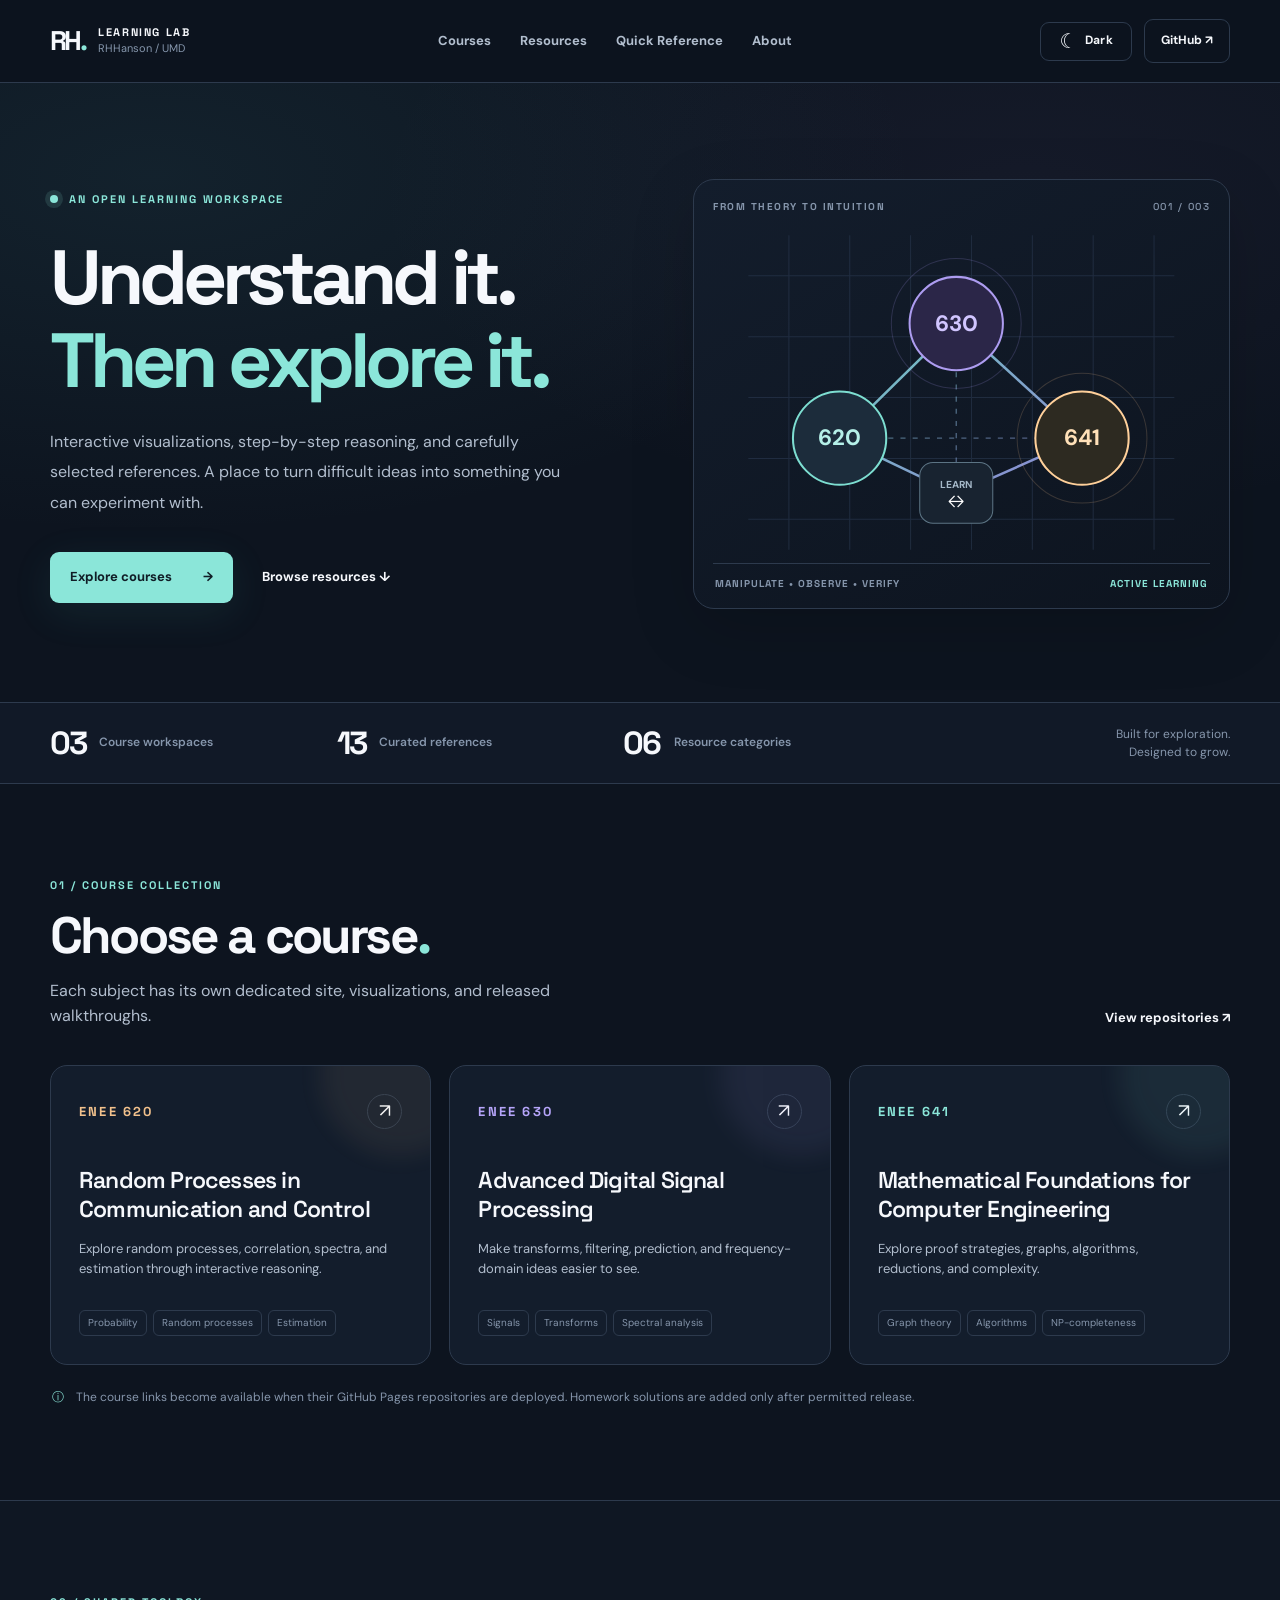
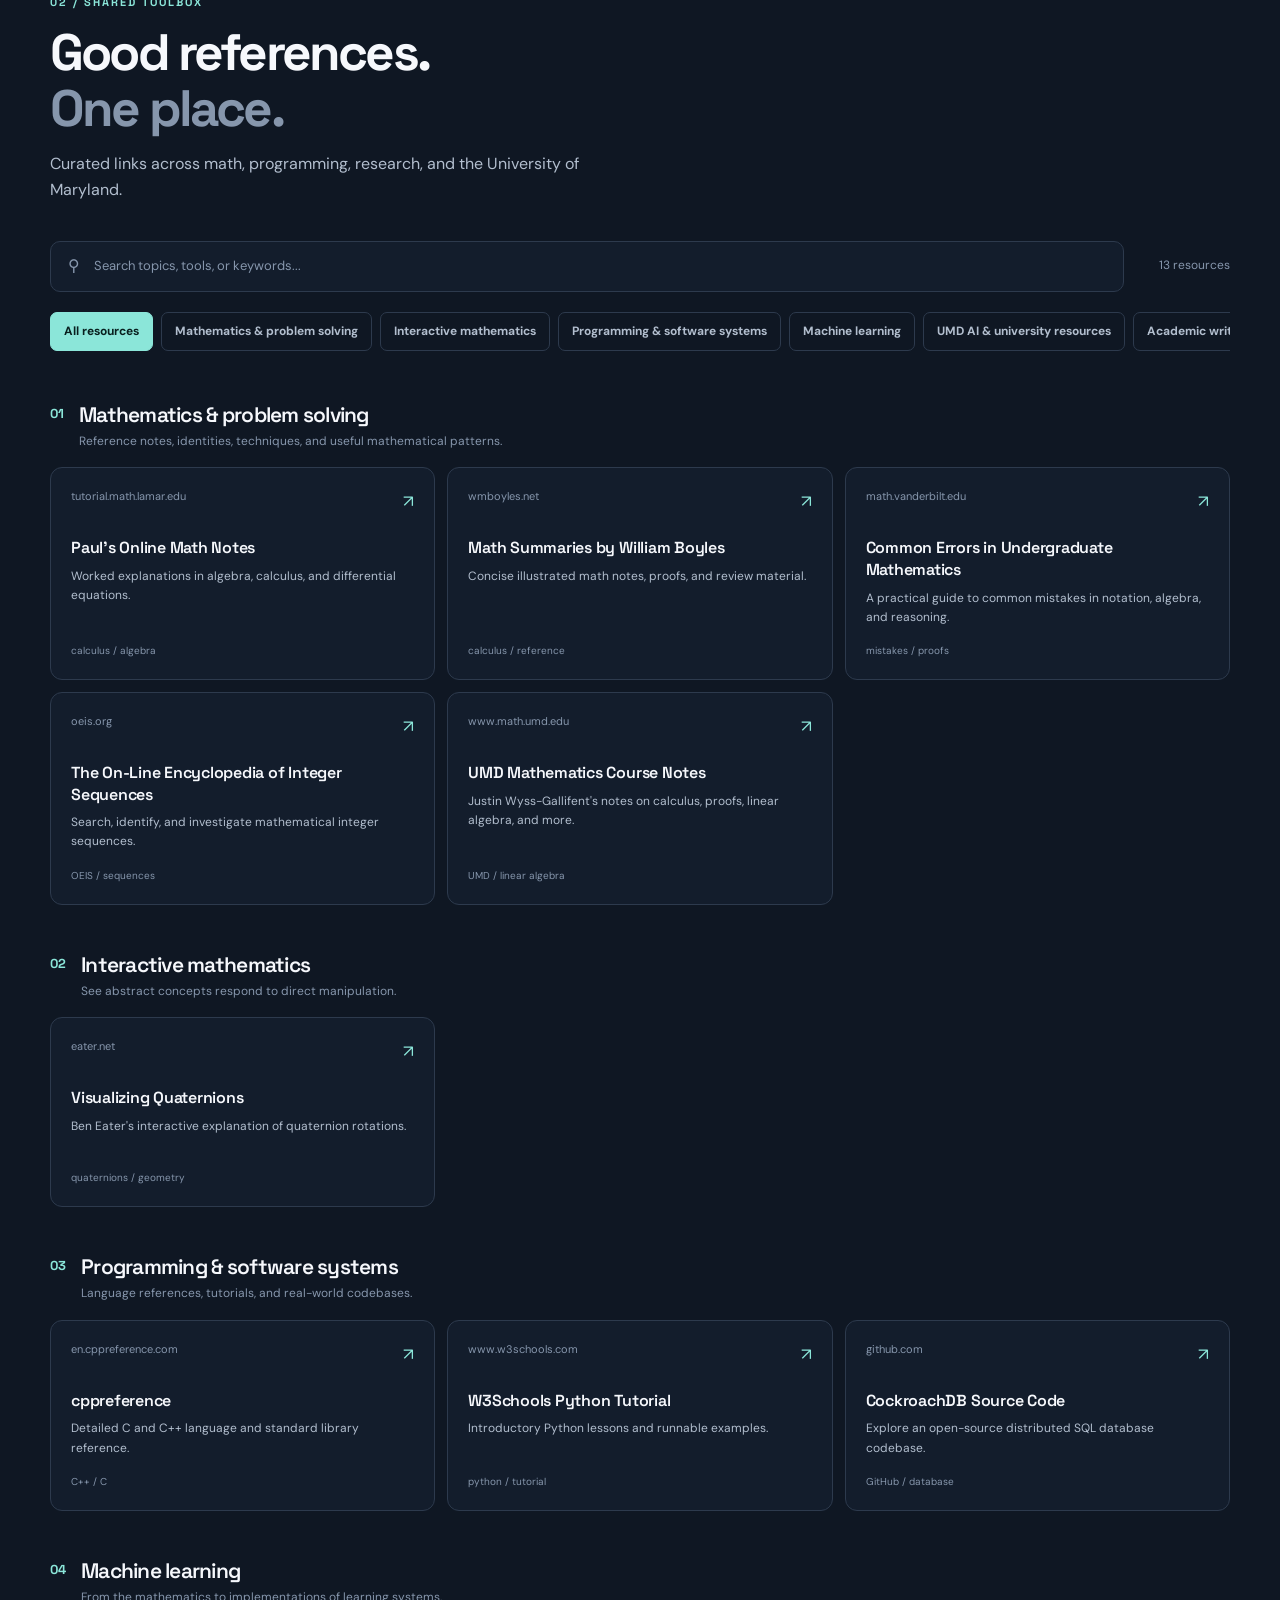
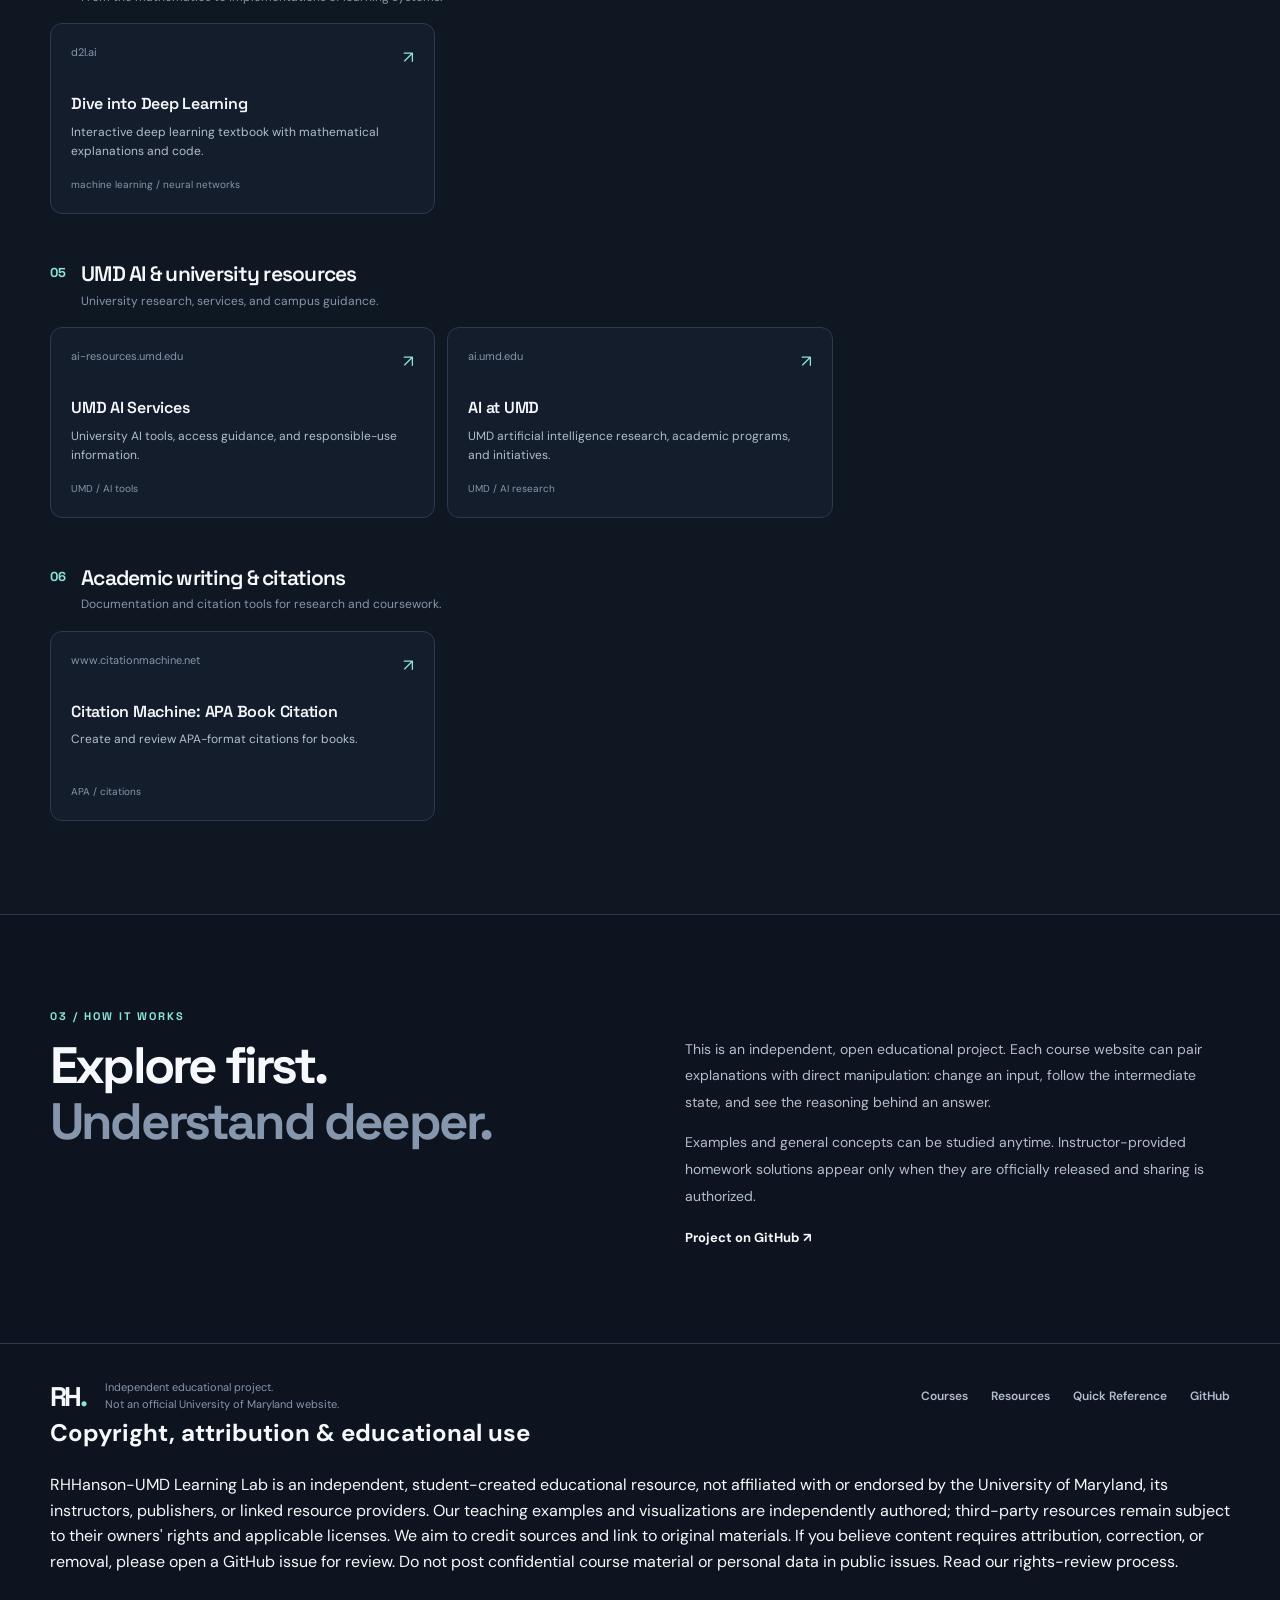
==== commit e29c5f2e: "Add visible attribution and rights notice to homepage" ====
--- a/site/index.html
+++ b/site/index.html
@@ -76,5 +76,9 @@
  </div></section>
  <section class="section about-section" id="about"><div class="container about-grid"><div><div class="section-label">03 / HOW IT WORKS</div><h2>Explore first.<br><span class="muted-heading">Understand deeper.</span></h2></div><div class="about-text"><p>This is an independent, open educational project. Each course website can pair explanations with direct manipulation: change an input, follow the intermediate state, and see the reasoning behind an answer.</p><p>Examples and general concepts can be studied anytime. Instructor-provided homework solutions appear only when they are officially released and sharing is authorized.</p><a class="small-link" href="https://github.com/RHHanson-UMD" target="_blank" rel="noopener noreferrer">Project on GitHub &nearr;</a></div></div></section>
  </main>
- <footer><div class="container footer-row"><div class="footer-brand"><span class="brand-mark">RH<span>.</span></span><span>Independent educational project.<br>Not an official University of Maryland website.</span></div><div class="footer-links"><a href="#courses">Courses</a><a href="#resources">Resources</a><a href="./quick-reference.html">Quick Reference</a><a href="https://github.com/RHHanson-UMD" target="_blank" rel="noopener noreferrer">GitHub</a></div></div></footer>
+ <footer><div class="container footer-row"><div class="footer-brand"><span class="brand-mark">RH<span>.</span></span><span>Independent educational project.<br>Not an official University of Maryland website.</span></div><div class="footer-links"><a href="#courses">Courses</a><a href="#resources">Resources</a><a href="./quick-reference.html">Quick Reference</a><a href="https://github.com/RHHanson-UMD" target="_blank" rel="noopener noreferrer">GitHub</a></div></div><section class="container rights-notice" aria-labelledby="rights-title">
+<h2 id="rights-title">Copyright, attribution &amp; educational use</h2>
+<p>RHHanson-UMD Learning Lab is an independent, student-created educational resource, not affiliated with or endorsed by the University of Maryland, its instructors, publishers, or linked resource providers. Our teaching examples and visualizations are independently authored; third-party resources remain subject to their owners' rights and applicable licenses. We aim to credit sources and link to original materials. If you believe content requires attribution, correction, or removal, please <a href="https://github.com/RHHanson-UMD/RHHanson-UMD.github.io/issues/new" target="_blank" rel="noopener noreferrer">open a GitHub issue</a> for review. Do not post confidential course material or personal data in public issues. <a href="https://github.com/RHHanson-UMD/RHHanson-UMD.github.io/blob/main/docs/RIGHTS.md" target="_blank" rel="noopener noreferrer">Read our rights-review process</a>.</p>
+</section>
+</footer>
 </body></html>
